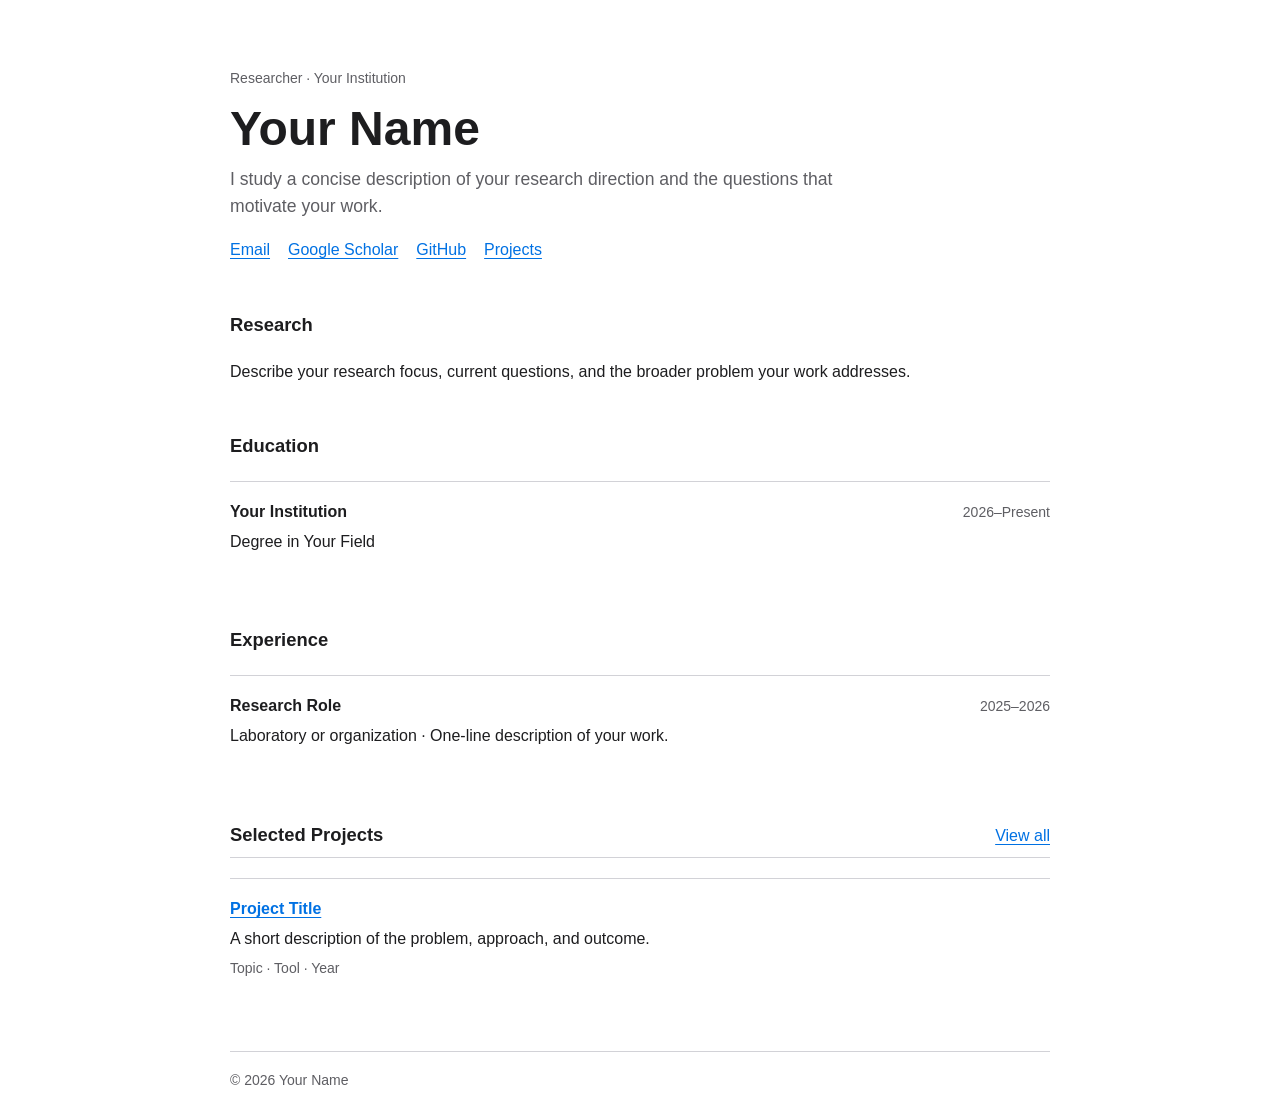
==== index.html @ 330af872 "Initial Astra template" ====
<!doctype html>
<html lang="en">
<head>
  <meta charset="utf-8">
  <meta name="viewport" content="width=device-width, initial-scale=1">
  <meta name="description" content="Academic homepage of Your Name.">
  <link rel="icon" href="data:,">
  <title>Your Name | Academic Homepage</title>
  <link rel="stylesheet" href="/assets/style.css">
</head>
<body>
  <main>
    <header class="profile">
      <p class="eyebrow">Researcher · Your Institution</p>
      <h1>Your Name</h1>
      <p class="lead">I study a concise description of your research direction and the questions that motivate your work.</p>
      <div class="links" aria-label="Profiles">
        <a href="mailto:you@example.com">Email</a>
        <a href="https://scholar.google.com/">Google Scholar</a>
        <a href="https://github.com/">GitHub</a>
        <a href="/projects/">Projects</a>
      </div>
    </header>

    <section aria-labelledby="research">
      <h2 id="research">Research</h2>
      <p>Describe your research focus, current questions, and the broader problem your work addresses.</p>
    </section>

    <section aria-labelledby="education">
      <h2 id="education">Education</h2>
      <div class="entry">
        <div>
          <h3>Your Institution</h3>
          <p>Degree in Your Field</p>
        </div>
        <time datetime="2026">2026–Present</time>
      </div>
    </section>

    <section aria-labelledby="experience">
      <h2 id="experience">Experience</h2>
      <div class="entry">
        <div>
          <h3>Research Role</h3>
          <p>Laboratory or organization · One-line description of your work.</p>
        </div>
        <time datetime="2025">2025–2026</time>
      </div>
    </section>

    <section aria-labelledby="selected-projects">
      <div class="section-heading">
        <h2 id="selected-projects">Selected Projects</h2>
        <a href="/projects/">View all</a>
      </div>
      <article class="project">
        <h3><a href="#">Project Title</a></h3>
        <p>A short description of the problem, approach, and outcome.</p>
        <p class="meta">Topic · Tool · Year</p>
      </article>
    </section>

    <footer>© 2026 Your Name</footer>
  </main>
</body>
</html>
---- assets/style.css ----
:root {
  color-scheme: light dark;
  --background: #ffffff;
  --surface: #f5f5f7;
  --text: #1d1d1f;
  --muted: #5e5e63;
  --link: #0071e3;
  --border: #d2d2d7;
}

@media (prefers-color-scheme: dark) {
  :root {
    --background: #1c1c1e;
    --surface: #2c2c2e;
    --text: #f5f5f7;
    --muted: #aeaeb2;
    --link: #0a84ff;
    --border: #48484a;
  }
}

* {
  box-sizing: border-box;
}

html {
  background: var(--background);
  color: var(--text);
  font: 16px/1.55 -apple-system, BlinkMacSystemFont, "Segoe UI", sans-serif;
}

body {
  margin: 0;
}

main {
  width: min(100% - 40px, 820px);
  margin: 0 auto;
  padding: 68px 0 28px;
}

header,
section {
  margin-bottom: 48px;
}

h1,
h2,
h3,
p {
  margin-top: 0;
}

h1 {
  margin-bottom: 12px;
  font-size: clamp(2.1rem, 7vw, 3rem);
  line-height: 1.05;
}

h2 {
  margin-bottom: 20px;
  font-size: 1.15rem;
}

h3 {
  margin-bottom: 5px;
  font-size: 1rem;
}

.eyebrow,
.lead,
.meta,
time,
footer {
  color: var(--muted);
}

.eyebrow,
.meta,
time,
footer {
  font-size: 0.875rem;
}

.lead {
  max-width: 650px;
  font-size: 1.1rem;
}

.links {
  display: flex;
  flex-wrap: wrap;
  gap: 8px 18px;
}

.section-heading,
.entry,
.project-heading {
  display: flex;
  align-items: baseline;
  justify-content: space-between;
  gap: 20px;
}

.section-heading {
  border-bottom: 1px solid var(--border);
  margin-bottom: 20px;
}

.section-heading h2 {
  margin-bottom: 8px;
}

.entry,
.project {
  padding: 18px 0;
  border-top: 1px solid var(--border);
}

.entry p,
.project p {
  margin-bottom: 6px;
}

.project-list .project:first-child {
  border-top: 0;
  padding-top: 0;
}

a {
  color: var(--link);
  text-underline-offset: 3px;
}

a:hover {
  text-decoration-thickness: 2px;
}

a:focus-visible {
  outline: 2px solid var(--link);
  outline-offset: 3px;
}

footer {
  padding-top: 18px;
  border-top: 1px solid var(--border);
}

@media (max-width: 560px) {
  main {
    width: min(100% - 28px, 820px);
    padding-top: 42px;
  }

  .entry,
  .project-heading {
    display: block;
  }
}
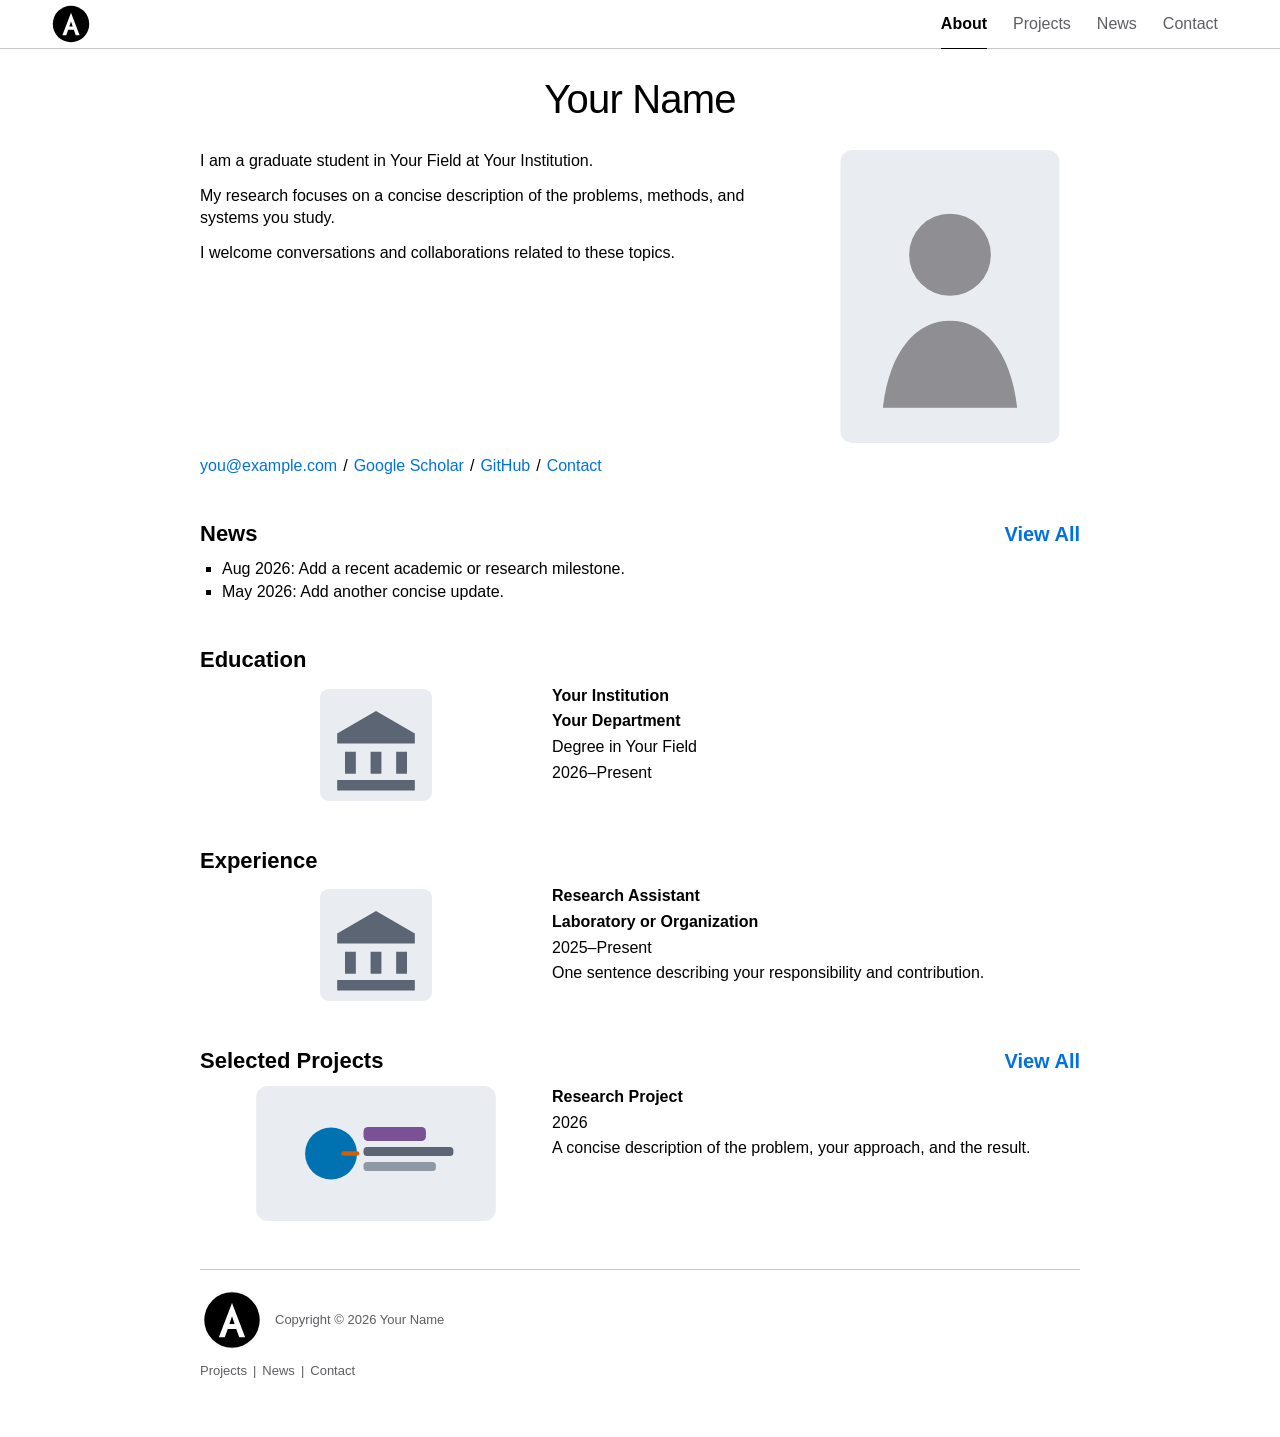
==== commit 1c9cb69d: "fix: align template with source site" ====
--- a/index.html
+++ b/index.html
@@ -1,67 +1,92 @@
-<!doctype html>
+<!DOCTYPE html>
 <html lang="en">
+
 <head>
-  <meta charset="utf-8">
-  <meta name="viewport" content="width=device-width, initial-scale=1">
-  <meta name="description" content="Academic homepage of Your Name.">
-  <link rel="icon" href="data:,">
-  <title>Your Name | Academic Homepage</title>
-  <link rel="stylesheet" href="/assets/style.css">
+	<meta charset="UTF-8">
+	<meta name="viewport" content="width=device-width, initial-scale=1, viewport-fit=cover">
+	<title>Your Name | Academic Homepage</title>
+	<meta name="description" content="Academic homepage of Your Name, including research interests, education, experience, news, and projects.">
+	<link rel="icon" href="data:,">
+	<script src="/assets/js/theme.js"></script>
+	<link rel="stylesheet" href="/assets/css/style.css">
+	<link rel="stylesheet" href="/assets/css/responsive.css">
 </head>
-<body>
-  <main>
-    <header class="profile">
-      <p class="eyebrow">Researcher · Your Institution</p>
-      <h1>Your Name</h1>
-      <p class="lead">I study a concise description of your research direction and the questions that motivate your work.</p>
-      <div class="links" aria-label="Profiles">
-        <a href="mailto:you@example.com">Email</a>
-        <a href="https://scholar.google.com/">Google Scholar</a>
-        <a href="https://github.com/">GitHub</a>
-        <a href="/projects/">Projects</a>
-      </div>
-    </header>
 
-    <section aria-labelledby="research">
-      <h2 id="research">Research</h2>
-      <p>Describe your research focus, current questions, and the broader problem your work addresses.</p>
-    </section>
+<body class="home-page">
+	<main class="page-content">
+		<section id="bio" class="bio">
+			<div class="bio-header"><h1 class="bio-name">Your Name</h1></div>
+			<div class="bio-content">
+				<div class="bio-text">
+					<p>I am a graduate student in Your Field at Your Institution.</p>
+					<p>My research focuses on a concise description of the problems, methods, and systems you study.</p>
+					<p>I welcome conversations and collaborations related to these topics.</p>
+				</div>
+				<div class="bio-photo"><img src="/assets/images/portrait.svg" alt="Portrait of Your Name" width="600" height="800"></div>
+			</div>
+			<div class="bio-links slash-separated">
+				<a href="mailto:you@example.com">you@example.com</a><span class="separator separator--slash" aria-hidden="true">/</span>
+				<a href="https://scholar.google.com/" target="_blank" rel="me noopener noreferrer">Google Scholar</a><span class="separator separator--slash" aria-hidden="true">/</span>
+				<a href="https://github.com/" target="_blank" rel="me noopener noreferrer">GitHub</a><span class="separator separator--slash" aria-hidden="true">/</span>
+				<a href="/contact/">Contact</a>
+			</div>
+		</section>
 
-    <section aria-labelledby="education">
-      <h2 id="education">Education</h2>
-      <div class="entry">
-        <div>
-          <h3>Your Institution</h3>
-          <p>Degree in Your Field</p>
-        </div>
-        <time datetime="2026">2026–Present</time>
-      </div>
-    </section>
+		<section class="news" aria-labelledby="news">
+			<h2 id="news" class="subtitle-with-link"><span>News</span><a href="/news/" class="subtitle-link">View All</a></h2>
+			<ul class="record-list" aria-label="News updates">
+				<li class="record-item"><span class="record-marker"><time datetime="2026-08">Aug 2026</time>:</span> Add a recent academic or research milestone.</li>
+				<li class="record-item"><span class="record-marker"><time datetime="2026-05">May 2026</time>:</span> Add another concise update.</li>
+			</ul>
+		</section>
 
-    <section aria-labelledby="experience">
-      <h2 id="experience">Experience</h2>
-      <div class="entry">
-        <div>
-          <h3>Research Role</h3>
-          <p>Laboratory or organization · One-line description of your work.</p>
-        </div>
-        <time datetime="2025">2025–2026</time>
-      </div>
-    </section>
+		<section class="education" aria-labelledby="education">
+			<h2 id="education" class="subtitle">Education</h2>
+			<div class="entry-list entry-list--section">
+				<div class="entry-item">
+					<div class="entry-media entry-media--logo"><img class="institution-logo institution-logo--square" src="/assets/images/institution.svg" alt="Your Institution logo" width="600" height="600"></div>
+					<div class="entry-content">
+						<p class="entry-title">Your Institution</p>
+						<p class="entry-subtitle">Your Department</p>
+						<p class="entry-meta">Degree in Your Field</p>
+						<p class="entry-time"><time datetime="2026">2026</time>–Present</p>
+					</div>
+				</div>
+			</div>
+		</section>
 
-    <section aria-labelledby="selected-projects">
-      <div class="section-heading">
-        <h2 id="selected-projects">Selected Projects</h2>
-        <a href="/projects/">View all</a>
-      </div>
-      <article class="project">
-        <h3><a href="#">Project Title</a></h3>
-        <p>A short description of the problem, approach, and outcome.</p>
-        <p class="meta">Topic · Tool · Year</p>
-      </article>
-    </section>
+		<section class="experience" aria-labelledby="experience">
+			<h2 id="experience" class="subtitle">Experience</h2>
+			<div class="entry-list entry-list--section">
+				<div class="entry-item">
+					<div class="entry-media entry-media--logo"><img class="institution-logo institution-logo--square" src="/assets/images/institution.svg" alt="Research organization logo" width="600" height="600"></div>
+					<div class="entry-content">
+						<p class="entry-title">Research Assistant</p>
+						<p class="entry-subtitle">Laboratory or Organization</p>
+						<p class="entry-time"><time datetime="2025">2025</time>–Present</p>
+						<p class="entry-meta">One sentence describing your responsibility and contribution.</p>
+					</div>
+				</div>
+			</div>
+		</section>
 
-    <footer>© 2026 Your Name</footer>
-  </main>
+		<section class="projects" aria-labelledby="projects">
+			<h2 id="projects" class="subtitle-with-link"><span>Selected Projects</span><a href="/projects/" class="subtitle-link">View All</a></h2>
+			<div class="entry-list entry-list--section">
+				<article class="entry-item">
+					<div class="entry-media entry-media--image"><img class="entry-image" src="/assets/images/project.svg" alt="Project preview" width="960" height="540"></div>
+					<div class="entry-content">
+						<p class="entry-title">Research Project</p>
+						<p class="entry-time"><time datetime="2026">2026</time></p>
+						<p class="entry-desc">A concise description of the problem, your approach, and the result.</p>
+					</div>
+				</article>
+			</div>
+		</section>
+
+		<footer id="footer" class="site-footer" data-show-updated="true"><div id="footer-content"></div></footer>
+	</main>
+	<script defer src="/assets/js/site.js"></script>
 </body>
+
 </html>
--- a/assets/css/style.css
+++ b/assets/css/style.css
@@ -0,0 +1,1988 @@
+/* Global Layout & Design Tokens */
+
+:root {
+  color-scheme: light;
+
+  /* Content width and page rhythm */
+  --reading-max-width: 880px;
+  --docs-layout-max-width: 1320px;
+  --docs-article-max-width: 880px;
+  --body-inline-padding: 50px;
+  --body-bottom-space: 28px;
+  --safe-area-top: env(safe-area-inset-top, 0px);
+  --safe-area-right: env(safe-area-inset-right, 0px);
+  --safe-area-bottom: env(safe-area-inset-bottom, 0px);
+  --safe-area-left: env(safe-area-inset-left, 0px);
+
+  /* Fallback top spacing before the global navigation is initialized. */
+  --page-top-space: 56px;
+
+  /* Space between the global navigation and the main page content. */
+  --nav-content-gap: 28px;
+
+  /* Space preserved when jumping to in-page anchors. */
+  --anchor-scroll-margin: 24px;
+
+  /* Typography */
+  --font-size-base: 16px;
+  --font-size-h1: 32px;
+  --font-size-h2: 22px;
+  --font-size-h3: 18px;
+  --font-size-name: 40px;
+  --font-size-subtitle: 17px;
+  --font-size-meta: 14px;
+  --font-size-small: 13px;
+  --line-height-body: 1.42;
+  --line-height-heading: 1.12;
+
+  /* Component rhythm */
+  --section-gap: 22px;
+  --entry-gap: 20px;
+  --footer-top-space: 48px;
+
+  /* Colors */
+  --color-bg: #ffffff;
+  --color-text: #000000;
+  --color-text-muted: #454549;
+  --color-text-soft: #5e5e63;
+
+  --color-link: #0071e3;
+  --color-link-hover: #7a2bd0;
+  --color-link-hover-nav: #7a2bd0;
+
+  --color-border: #8e8e93;
+  --color-border-soft: #c7c7cc;
+
+  --color-surface: #f5f5f7;
+  --color-surface-subtle: rgba(29, 29, 31, 0.025);
+  --color-surface-muted: rgba(29, 29, 31, 0.11);
+
+  --color-card-border: rgba(29, 29, 31, 0.1);
+  --color-card-hover-border: rgba(0, 113, 227, 0.36);
+  --color-card-hover-bg: rgba(0, 113, 227, 0.055);
+
+  --color-highlight-text: #d70000;
+  --color-highlight-bg: rgba(215, 0, 0, 0.06);
+  --color-highlight-border: rgba(215, 0, 0, 0.3);
+
+  --color-definition-text: #2f2f33;
+  --color-block-title: #8a3f22;
+  --color-info-bg: #fff8dc;
+  --color-code-bg: #efefed;
+  --color-code-command: #000070;
+  --color-code-statement: #007a35;
+  --color-code-builtin: #000088;
+  --color-code-special: #8f1d1d;
+  --color-code-operator: #7a2a00;
+  --color-code-error: #a30000;
+  --color-code-comment: #5b5b60;
+  --color-tag-bg: rgba(29, 29, 31, 0.07);
+  --color-tag-text: #454549;
+  --color-control-active-bg: #ffffff;
+
+  --color-focus: #0071e3;
+
+  /* Shadows */
+  --shadow-card-hover: 0 4px 12px rgba(29, 29, 31, 0.07);
+  --shadow-control-active: 0 1px 4px rgba(29, 29, 31, 0.16);
+
+  /* Spacing scale */
+  --space-xxs: 3px;
+  --space-xs: 6px;
+  --space-sm: 8px;
+  --space-md: 12px;
+  --space-lg: 18px;
+  --space-xl: 24px;
+  --space-xxl: 36px;
+
+  /* Radius */
+  --radius-sm: 4px;
+  --radius-md: 10px;
+  --radius-lg: 12px;
+  --radius-xl: 14px;
+  --radius-pill: 999px;
+
+  /* Media */
+  --entry-media-ratio: 40%;
+  --entry-content-ratio: 60%;
+  --entry-image-max-width: 240px;
+  --portrait-max-width: 220px;
+}
+
+:root[data-theme="dark"] {
+  color-scheme: dark;
+
+  --color-bg: #1c1c1e;
+  --color-text: #ffffff;
+  --color-text-muted: #dedee3;
+  --color-text-soft: #c5c5ca;
+
+  --color-link: #0a84ff;
+  --color-link-hover: #ffcb05;
+  --color-link-hover-nav: #ffcb05;
+
+  --color-border: #6c6c70;
+  --color-border-soft: #48484a;
+
+  --color-surface: #2c2c2e;
+  --color-surface-subtle: rgba(255, 255, 255, 0.045);
+  --color-surface-muted: rgba(255, 255, 255, 0.14);
+
+  --color-card-border: rgba(255, 255, 255, 0.12);
+  --color-card-hover-border: rgba(10, 132, 255, 0.52);
+  --color-card-hover-bg: rgba(10, 132, 255, 0.1);
+
+  --color-highlight-text: #ff3b30;
+  --color-highlight-bg: rgba(255, 59, 48, 0.12);
+  --color-highlight-border: rgba(255, 59, 48, 0.42);
+
+  --color-definition-text: #dedee3;
+  --color-block-title: #ffb29d;
+  --color-info-bg: #2a2a20;
+  --color-code-bg: #2a2a2c;
+  --color-code-command: #9bbcff;
+  --color-code-statement: #72d672;
+  --color-code-builtin: #9bbcff;
+  --color-code-special: #ff9b9b;
+  --color-code-operator: #ffb0b0;
+  --color-code-error: #ff8a8a;
+  --color-code-comment: #c5c5ca;
+  --color-tag-bg: rgba(255, 255, 255, 0.12);
+  --color-tag-text: #f2f2f7;
+  --color-control-active-bg: #3a3a3c;
+
+  --color-focus: #64d2ff;
+
+  --shadow-card-hover: 0 4px 14px rgba(0, 0, 0, 0.28);
+  --shadow-control-active: 0 1px 5px rgba(0, 0, 0, 0.38);
+}
+
+:root[data-theme="michigan"] {
+  color-scheme: dark;
+
+  --color-bg: #00274c;
+  --color-text: #f4f7fa;
+  --color-text-muted: #d6e2ee;
+  --color-text-soft: #b9c9d8;
+
+  --color-link: #ffcb05;
+  --color-link-hover: #e01f7c;
+  --color-link-hover-nav: #e01f7c;
+
+  --color-border: #6e879e;
+  --color-border-soft: #345674;
+
+  --color-surface: #0b355c;
+  --color-surface-subtle: rgba(255, 255, 255, 0.05);
+  --color-surface-muted: rgba(255, 255, 255, 0.15);
+
+  --color-card-border: rgba(255, 255, 255, 0.14);
+  --color-card-hover-border: rgba(255, 203, 5, 0.55);
+  --color-card-hover-bg: rgba(255, 203, 5, 0.08);
+
+  --color-highlight-text: #ff4d42;
+  --color-highlight-bg: rgba(255, 77, 66, 0.12);
+  --color-highlight-border: rgba(255, 77, 66, 0.44);
+
+  --color-definition-text: #d6e2ee;
+  --color-block-title: #ffcb05;
+  --color-info-bg: #0d3a64;
+  --color-code-bg: #082f55;
+  --color-code-command: #9fc5ff;
+  --color-code-statement: #9fe1ae;
+  --color-code-builtin: #9fc5ff;
+  --color-code-special: #ffb3b3;
+  --color-code-operator: #ffd27a;
+  --color-code-error: #ff9b9b;
+  --color-code-comment: #c0d0de;
+  --color-tag-bg: rgba(255, 255, 255, 0.13);
+  --color-tag-text: #f4f7fa;
+  --color-control-active-bg: #16456f;
+
+  --color-focus: #ffcb05;
+
+  --shadow-card-hover: 0 4px 14px rgba(0, 15, 30, 0.3);
+  --shadow-control-active: 0 1px 5px rgba(0, 15, 30, 0.42);
+}
+
+/* Base */
+
+html {
+  background-color: var(--color-bg);
+  -webkit-text-size-adjust: 100%;
+  text-size-adjust: 100%;
+  scroll-behavior: smooth;
+  scroll-padding-top: var(--anchor-scroll-margin);
+}
+
+*,
+*::before,
+*::after {
+  box-sizing: border-box;
+}
+
+body {
+  font-family:
+    -apple-system, "SF Pro Text", "SF Pro Display", "SF Pro Icons",
+    "Helvetica Neue", Helvetica, Arial, sans-serif;
+  color: var(--color-text);
+  background-color: var(--color-bg);
+  text-align: left;
+  font-size: var(--font-size-base);
+  line-height: var(--line-height-body);
+  margin: 0 auto var(--body-bottom-space);
+  padding:
+    0 max(var(--body-inline-padding), var(--safe-area-right))
+    max(var(--body-bottom-space), var(--safe-area-bottom))
+    max(var(--body-inline-padding), var(--safe-area-left));
+  max-width: none;
+  -webkit-font-smoothing: antialiased;
+  text-rendering: optimizeLegibility;
+}
+
+/* Typography */
+
+a {
+  color: var(--color-link);
+  text-decoration: none;
+  transition: color 0.18s ease;
+}
+
+img {
+  border: 0;
+}
+
+a:focus-visible {
+  outline: 2px solid var(--color-focus);
+  outline-offset: 3px;
+  border-radius: var(--radius-sm);
+}
+
+a:hover,
+a:focus-visible {
+  color: var(--color-link-hover);
+  text-decoration: none;
+  border-bottom: none;
+}
+
+strong {
+  font-weight: 600;
+}
+
+h1,
+h2,
+h3 {
+  color: var(--color-text);
+  margin-top: 11px;
+  margin-bottom: var(--space-sm);
+  padding-top: var(--space-sm);
+  padding-bottom: var(--space-xxs);
+  line-height: var(--line-height-heading);
+  border-bottom: 1px solid var(--color-border);
+}
+
+h1 {
+  font-size: var(--font-size-h1);
+}
+
+h2 {
+  font-size: var(--font-size-h2);
+  border-bottom: none;
+}
+
+h2 + h3 {
+  padding-top: var(--space-xxs);
+}
+
+h3 {
+  font-size: var(--font-size-h3);
+  border-bottom: none;
+}
+
+p {
+  margin-top: 0;
+  margin-bottom: var(--space-md);
+  padding: 0;
+}
+
+/* List System */
+
+ul,
+ol,
+dl {
+  margin-top: var(--space-xxs);
+  margin-bottom: 13px;
+  padding-top: 0;
+  padding-left: 22px;
+}
+
+ul {
+  list-style-position: outside;
+  list-style-type: square;
+}
+
+ol {
+  list-style-position: outside;
+  list-style-type: decimal;
+}
+
+ol ol {
+  list-style-type: lower-alpha;
+}
+
+ol ol ol {
+  list-style-type: lower-roman;
+}
+
+dl {
+  margin-left: 20px;
+}
+
+dt {
+  margin-top: var(--space-sm);
+  margin-bottom: 0;
+}
+
+dd {
+  color: var(--color-definition-text);
+}
+
+dd > *:first-child {
+  margin-top: 0;
+}
+
+p + ul,
+p + ol {
+  margin-top: -8px;
+}
+
+li p,
+dd p {
+  margin-bottom: 5px;
+}
+
+/* Code & Info Blocks */
+
+p + div.codeblock {
+  margin-top: -10px;
+}
+
+div.codeblock,
+div.infoblock {
+  margin-top: 19px;
+  margin-bottom: 21px;
+  margin-right: 0;
+}
+
+div.blocktitle {
+  font-weight: 600;
+  color: var(--color-block-title);
+  margin-top: 19px;
+  margin-bottom: 2px;
+}
+
+div.blockcontent {
+  border: 1px solid var(--color-border);
+  padding: 5px 8px;
+}
+
+div.blockcontent p + ul,
+div.blockcontent p + ol {
+  margin-top: var(--space-xs);
+}
+
+div.infoblock > div.blockcontent {
+  background: var(--color-info-bg);
+}
+
+div.codeblock > div.blockcontent {
+  background: var(--color-code-bg);
+}
+
+div.infoblock p {
+  margin-bottom: 0;
+}
+
+div.infoblock p + p {
+  margin-top: 13px;
+}
+
+div.infoblock li p,
+div.infoblock dd p {
+  margin-bottom: var(--space-sm);
+}
+
+/* Code Highlight */
+
+span.pycommand {
+  color: var(--color-code-command);
+}
+
+span.statement {
+  color: var(--color-code-statement);
+}
+
+span.builtin {
+  color: var(--color-code-builtin);
+}
+
+span.special {
+  color: var(--color-code-special);
+}
+
+span.operator {
+  color: var(--color-code-operator);
+}
+
+span.error {
+  color: var(--color-code-error);
+}
+
+span.comment,
+span.comment > *,
+span.string,
+span.string > * {
+  color: var(--color-code-comment);
+}
+
+/* Global Navigation */
+
+.site-header {
+  position: relative;
+  z-index: 100;
+  margin-right: calc(-1 * max(var(--body-inline-padding), var(--safe-area-right)));
+  margin-left: calc(-1 * max(var(--body-inline-padding), var(--safe-area-left)));
+  padding:
+    max(var(--safe-area-top), 0px)
+    max(var(--body-inline-padding), var(--safe-area-right))
+    0
+    max(var(--body-inline-padding), var(--safe-area-left));
+  border-bottom: 1px solid var(--color-border-soft);
+  background: var(--color-bg);
+}
+
+.site-navigation {
+  display: flex;
+  align-items: stretch;
+  width: 100%;
+  max-width: var(--docs-layout-max-width);
+  min-height: 48px;
+  margin: 0 auto;
+}
+
+.site-logo {
+  display: inline-flex;
+  align-items: center;
+  align-self: center;
+  flex: 0 0 auto;
+  width: 42px;
+  height: 42px;
+  color: var(--color-text);
+}
+
+.site-logo:hover,
+.site-logo:focus-visible {
+  color: var(--color-text);
+}
+
+.site-logo-art {
+  display: block;
+  width: 42px;
+  height: 42px;
+}
+
+.site-logo-art--dark {
+  display: none;
+}
+
+:root[data-theme="dark"] .site-logo-art--light,
+:root[data-theme="michigan"] .site-logo-art--light {
+  display: none;
+}
+
+:root[data-theme="dark"] .site-logo-art--dark,
+:root[data-theme="michigan"] .site-logo-art--dark {
+  display: block;
+}
+
+.site-menu-toggle {
+  display: none;
+}
+
+.site-nav-menu {
+  display: flex;
+  align-items: stretch;
+  gap: 2px;
+  margin-left: auto;
+}
+
+.site-nav-item {
+  display: flex;
+  align-items: stretch;
+}
+
+.site-nav-trigger {
+  position: relative;
+  display: inline-flex;
+  align-items: center;
+  padding: 0 12px;
+  color: var(--color-text-soft);
+  font-size: var(--font-size-base);
+  font-weight: 500;
+  line-height: 1;
+  text-decoration: none;
+  transform-origin: center;
+  transition:
+    color 160ms ease,
+    transform 160ms ease;
+}
+
+.site-nav-trigger::before {
+  content: "";
+  position: absolute;
+  right: 12px;
+  bottom: -1px;
+  left: 12px;
+  height: 1px;
+  background: currentColor;
+  opacity: 0;
+  transform: scaleX(0.55);
+  transition:
+    opacity 160ms ease,
+    transform 160ms ease;
+}
+
+.site-nav-trigger:hover,
+.site-nav-trigger:focus-visible,
+.site-nav-trigger[aria-current="page"],
+.site-nav-item.is-open .site-nav-trigger {
+  color: var(--color-text);
+}
+
+.site-nav-trigger[aria-current="page"] {
+  font-weight: 600;
+}
+
+.site-nav-trigger:hover,
+.site-nav-trigger:focus-visible,
+.site-nav-item.is-open .site-nav-trigger {
+  transform: scale(1.055);
+}
+
+.site-nav-trigger[aria-current="page"]::before {
+  opacity: 1;
+  transform: scaleX(1);
+}
+
+.site-header.has-open-panel .site-nav-trigger {
+  color: var(--color-text-soft);
+  font-weight: 500;
+  transform: none;
+}
+
+.site-header.has-open-panel .site-nav-item.is-open .site-nav-trigger {
+  color: var(--color-text);
+  transform: scale(1.055);
+}
+
+.site-header.has-open-panel .site-nav-trigger[aria-current="page"]::before {
+  opacity: 0;
+  transform: scaleX(0.55);
+}
+
+.site-nav-panel {
+  position: absolute;
+  top: 100%;
+  right: 0;
+  left: 0;
+  visibility: hidden;
+  overflow: hidden;
+  border-bottom: 1px solid var(--color-border-soft);
+  background: var(--color-bg);
+  opacity: 0;
+  pointer-events: none;
+  transform: translateY(-6px);
+  transition:
+    opacity 170ms ease,
+    transform 170ms ease,
+    visibility 0s linear 170ms;
+}
+
+.site-nav-item.is-open .site-nav-panel {
+  visibility: visible;
+  opacity: 1;
+  pointer-events: auto;
+  transform: translateY(0);
+  transition-delay: 0s;
+}
+
+.site-nav-panel-inner {
+  width: calc(
+    100% - max(var(--body-inline-padding), var(--safe-area-left)) -
+      max(var(--body-inline-padding), var(--safe-area-right))
+  );
+  max-width: var(--docs-layout-max-width);
+  margin: 0 auto;
+  padding: 27px 0 34px;
+}
+
+.site-nav-group p {
+  margin: 0;
+  color: var(--color-text-soft);
+  font-size: var(--font-size-small);
+  font-weight: 500;
+}
+
+.site-nav-groups {
+  display: grid;
+  grid-template-columns: repeat(2, minmax(240px, 1fr));
+  gap: 48px;
+  max-width: 720px;
+}
+
+.site-nav-group {
+  display: flex;
+  flex-direction: column;
+  align-items: flex-start;
+  gap: 8px;
+}
+
+.site-nav-group p {
+  margin-bottom: 3px;
+}
+
+.site-nav-group a {
+  color: var(--color-text);
+  font-size: var(--font-size-base);
+  font-weight: 500;
+  line-height: 1.35;
+}
+
+.site-nav-group--primary {
+  gap: 8px;
+}
+
+.site-nav-group--primary a {
+  font-size: 18px;
+  font-weight: 600;
+  letter-spacing: -0.012em;
+}
+
+.site-nav-group a:hover,
+.site-nav-group a:focus-visible {
+  color: var(--color-link-hover-nav);
+}
+
+.site-header + .page-content {
+  padding-top: var(--nav-content-gap);
+}
+
+/* Shared Page Layout */
+
+.page,
+.page-content,
+.contacts,
+.text,
+.bio,
+.news,
+.updates,
+.education,
+.honors,
+.experience,
+.writing,
+.projects,
+.service,
+.beyond,
+.ba-section {
+  width: 100%;
+}
+
+.page-content {
+  max-width: var(--reading-max-width);
+  margin-right: auto;
+  margin-left: auto;
+  padding-top: max(var(--page-top-space), var(--safe-area-top));
+}
+
+.bio,
+.news,
+.updates,
+.education,
+.honors,
+.experience,
+.writing,
+.projects,
+.service,
+.beyond {
+  margin-bottom: var(--section-gap);
+}
+
+.home-page .bio,
+.home-page .news,
+.home-page .education,
+.home-page .experience,
+.home-page .writing,
+.home-page .projects,
+.home-page .honors,
+.home-page .beyond {
+  margin-bottom: var(--space-xxl);
+}
+
+.title {
+  font-weight: 700;
+  letter-spacing: -0.015em;
+}
+
+.subtitle,
+.subtitle-with-link {
+  margin-top: 0;
+  margin-bottom: var(--space-sm);
+  font-weight: 700;
+}
+
+.subtitle-with-link {
+  display: flex;
+  justify-content: space-between;
+  align-items: center;
+  gap: var(--space-md);
+}
+
+.subtitle-with-link span {
+  min-width: 0;
+}
+
+.subtitle-link {
+  flex-shrink: 0;
+  white-space: nowrap;
+  font-size: 20px;
+  font-weight: 600;
+}
+
+.home-page .subtitle,
+.home-page .subtitle-with-link {
+  margin-bottom: var(--space-md);
+  padding-bottom: 0;
+  border-bottom: none;
+}
+
+.section-note {
+  margin: 0 0 var(--space-sm);
+  color: var(--color-text-muted);
+  line-height: 1.4;
+}
+
+.project-groups {
+  margin-top: var(--space-lg);
+}
+
+.project-group + .project-group {
+  margin-top: var(--space-xl);
+}
+
+.project-group > h2 {
+  margin-top: 0;
+  margin-bottom: var(--space-md);
+  padding-top: 0;
+}
+
+/* Shared Components: Entry System */
+
+.entry-list {
+  display: flex;
+  flex-direction: column;
+  gap: var(--entry-gap);
+}
+
+.entry-item {
+  display: flex;
+  flex-direction: row;
+  align-items: flex-start;
+}
+
+.entry-item--highlight {
+  padding: var(--space-md);
+  border: 1px solid var(--color-highlight-border);
+  border-radius: var(--radius-lg);
+  background: var(--color-highlight-bg);
+}
+
+.entry-media {
+  flex: 0 0 var(--entry-media-ratio);
+  display: flex;
+  justify-content: center;
+}
+
+.entry-media--logo {
+  align-items: center;
+  min-height: 104px;
+  padding: 4px 16px;
+}
+
+.entry-media--image {
+  align-items: flex-start;
+}
+
+.entry-content {
+  flex: 0 0 var(--entry-content-ratio);
+}
+
+.entry-content > * {
+  margin: 0;
+}
+
+.entry-content > * + * {
+  margin-top: var(--space-xxs);
+}
+
+.entry-content > .entry-desc {
+  margin-top: 3px;
+}
+
+.entry-content > .entry-links {
+  margin-top: var(--space-xs);
+}
+
+.entry-title {
+  font-weight: 600;
+}
+
+.entry-subtitle {
+  font-weight: 600;
+}
+
+.entry-time {
+  font-style: normal;
+}
+
+.entry-desc {
+  text-align: left;
+}
+
+.entry-highlight,
+.text-highlight {
+  color: var(--color-highlight-text);
+  font-weight: 600;
+  font-style: italic;
+}
+
+.entry-links {
+  display: flex;
+  flex-wrap: wrap;
+  gap: 2px;
+}
+
+.entry-link-wrap {
+  white-space: nowrap;
+}
+
+.entry-link {
+  display: inline;
+}
+
+/* Shared Components: Record List System */
+
+.record-list {
+  margin: 0;
+  padding-left: 22px;
+}
+
+.record-item {
+  margin: 0;
+}
+
+/* Sitemap */
+
+.sitemap-tree,
+.sitemap-tree ul {
+  margin-top: 0;
+  margin-bottom: 0;
+}
+
+.record-marker {
+  white-space: nowrap;
+}
+
+/* Shared Components: Institution Logos */
+
+.institution-logo {
+  display: block;
+  height: auto;
+  object-fit: contain;
+}
+
+.institution-logo--square {
+  width: 112px;
+  max-width: 100%;
+  max-height: 112px;
+}
+
+.institution-logo--wide {
+  width: 220px;
+  max-width: 100%;
+  max-height: 76px;
+}
+
+.institution-logo--tall {
+  width: auto;
+  height: 112px;
+  max-width: 100%;
+  max-height: 112px;
+}
+
+/* Shared Components: Entry Images */
+
+.entry-image {
+  width: 100%;
+  height: auto;
+  max-width: var(--entry-image-max-width);
+  aspect-ratio: 16 / 9;
+  object-fit: cover;
+  display: block;
+  border-radius: var(--radius-lg);
+}
+
+/* Homepage: Bio */
+
+.bio-header {
+  text-align: center;
+  margin-top: 0;
+  margin-bottom: 28px;
+}
+
+.bio-content {
+  display: flex;
+  align-items: flex-start;
+  gap: var(--space-xxl);
+  margin-bottom: var(--space-md);
+}
+
+.bio-text {
+  flex: 7;
+}
+
+.bio-text p {
+  margin-bottom: var(--space-md);
+  text-align: left;
+}
+
+.bio-name {
+  margin: 0;
+  padding: 0;
+  border-bottom: none;
+  font-size: var(--font-size-name);
+  font-weight: 500;
+  letter-spacing: -0.02em;
+}
+
+.bio-photo {
+  flex: 3;
+  display: flex;
+  justify-content: flex-end;
+  align-items: flex-start;
+  padding-right: 20px;
+}
+
+.bio-photo[hidden] {
+  display: none;
+}
+
+.bio-photo img {
+  width: 100%;
+  max-width: var(--portrait-max-width);
+  height: auto;
+  object-fit: cover;
+  display: block;
+  border-radius: var(--radius-lg);
+}
+
+.portrait-toggle {
+  position: relative;
+  width: 100%;
+  max-width: var(--portrait-max-width);
+  aspect-ratio: 3 / 4;
+  margin: 0;
+  padding: 0;
+  border: 0;
+  border-radius: var(--radius-lg);
+  background: transparent;
+  perspective: 900px;
+  cursor: pointer;
+  -webkit-tap-highlight-color: transparent;
+}
+
+.portrait-toggle:focus-visible {
+  outline: 3px solid var(--color-focus);
+  outline-offset: 4px;
+}
+
+.portrait-card {
+  position: absolute;
+  inset: 0;
+  display: block;
+  transform-style: preserve-3d;
+  transition: transform 360ms cubic-bezier(0.2, 0.65, 0.3, 1);
+}
+
+.portrait-toggle.is-flipped .portrait-card {
+  transform: rotateY(180deg);
+}
+
+.bio-photo .portrait-face {
+  position: absolute;
+  inset: 0;
+  width: 100%;
+  max-width: none;
+  height: 100%;
+  border-radius: var(--radius-lg);
+  object-fit: cover;
+  backface-visibility: hidden;
+  -webkit-backface-visibility: hidden;
+}
+
+.bio-photo .portrait-face--back {
+  transform: rotateY(180deg);
+}
+
+.visually-hidden {
+  position: absolute;
+  width: 1px;
+  height: 1px;
+  padding: 0;
+  margin: -1px;
+  overflow: hidden;
+  clip: rect(0, 0, 0, 0);
+  white-space: nowrap;
+  border: 0;
+}
+
+/* Homepage: Education */
+
+.education .entry-list--section {
+  margin-top: var(--space-md);
+}
+
+/* Homepage: Experience */
+
+.experience .entry-list--section {
+  margin-top: var(--space-md);
+}
+
+/* Homepage: Projects */
+
+.projects .entry-list--section {
+  margin-top: var(--space-md);
+}
+
+/* Homepage: Honors */
+
+.honors .entry-list--selected {
+  margin: var(--space-md) 0 var(--space-md);
+}
+
+/* Homepage: Beyond Preview */
+
+.text-content {
+  margin-bottom: var(--space-sm);
+}
+
+.text-content p {
+  margin-bottom: var(--space-sm);
+  text-align: left;
+}
+
+.text-content .document-updated {
+  margin-bottom: var(--space-xl);
+}
+
+/* Contact Page */
+
+.contact-list {
+  margin-bottom: 20px;
+}
+
+.contact-item {
+  line-height: var(--line-height-body);
+  margin-bottom: 2px;
+}
+
+.slash-separated {
+  display: flex;
+  flex-wrap: wrap;
+  align-items: baseline;
+}
+
+.separator {
+  flex: 0 0 auto;
+  color: var(--color-text-soft);
+}
+
+.separator--slash {
+  margin: 0 var(--space-xs);
+  color: var(--color-text);
+}
+
+.separator--pipe {
+  margin: 0 var(--space-xs);
+}
+
+.contact-label {
+  font-weight: 500;
+}
+
+/* Text & Quote */
+
+.quote {
+  margin-top: var(--space-xl);
+  padding-left: var(--space-lg);
+  border-left: 3px solid var(--color-border);
+}
+
+.quote p:last-child {
+  margin-bottom: 0;
+}
+
+/* Beyond Academia Pages */
+
+.ba-hero {
+  margin-bottom: var(--section-gap);
+}
+
+.ba-section {
+  width: 100%;
+  margin-bottom: var(--section-gap);
+  scroll-margin-top: var(--anchor-scroll-margin);
+}
+
+.ba-section .subtitle {
+  margin-top: 0;
+}
+
+.log-category-grid {
+  display: grid;
+  grid-template-columns: repeat(2, minmax(0, 1fr));
+  gap: 14px;
+  margin-top: 14px;
+}
+
+.log-category-card {
+  display: block;
+  padding: 16px 18px;
+
+  color: inherit;
+  text-decoration: none;
+  border-bottom: none;
+
+  border: 1px solid var(--color-card-border);
+  border-radius: var(--radius-xl);
+  background: var(--color-surface-subtle);
+
+  cursor: pointer;
+
+  transition:
+    border-color 0.2s ease,
+    background-color 0.2s ease,
+    transform 0.2s ease,
+    box-shadow 0.2s ease;
+}
+
+.log-category-card:hover,
+.log-category-card:focus {
+  color: inherit;
+  text-decoration: none;
+  border-bottom: none;
+}
+
+.log-category-card:hover {
+  border-color: var(--color-card-hover-border);
+  background: var(--color-card-hover-bg);
+  transform: translateY(-1px);
+  box-shadow: var(--shadow-card-hover);
+}
+
+.log-category-card:focus-visible {
+  outline: 2px solid var(--color-focus);
+  outline-offset: 3px;
+}
+
+.log-category-card h3 {
+  margin-top: 0;
+  margin-bottom: var(--space-sm);
+  padding-top: 0;
+  padding-bottom: 0;
+  line-height: 1.25;
+
+  color: inherit;
+  transition: color 0.2s ease;
+}
+
+.log-category-card:hover h3,
+.log-category-card:focus-visible h3 {
+  color: var(--color-link);
+}
+
+.log-category-card p {
+  margin-bottom: 0;
+  color: inherit;
+  text-align: left;
+}
+
+/* Blog Index */
+
+.blog-index-header {
+  margin-bottom: var(--section-gap);
+}
+
+.blog-index-section {
+  margin-bottom: var(--section-gap);
+}
+
+.blog-list {
+  display: flex;
+  flex-direction: column;
+  gap: var(--space-md);
+  margin-top: 0;
+}
+
+.blog-entry {
+  padding-bottom: 0;
+}
+
+.blog-entry-title {
+  margin-top: 0;
+  margin-bottom: var(--space-xs);
+  padding-top: 0;
+  padding-bottom: 0;
+  border-bottom: none;
+}
+
+.blog-entry-meta {
+  display: flex;
+  flex-wrap: wrap;
+  gap: 0 14px;
+  margin-bottom: var(--space-xs);
+  color: var(--color-text-soft);
+  font-size: var(--font-size-meta);
+}
+
+.blog-entry-summary {
+  margin-bottom: var(--space-xs);
+  text-align: left;
+}
+
+.blog-entry-summary:last-child,
+.blog-entry .post-tags {
+  margin-bottom: 0;
+}
+
+.blog-archive {
+  margin-top: 14px;
+}
+
+.blog-archive-year h3 {
+  margin-top: 0;
+  margin-bottom: var(--space-sm);
+  padding-top: 0;
+  border-bottom: none;
+}
+
+.blog-archive-list {
+  margin: 0;
+  padding-left: 22px;
+}
+
+.blog-archive-list span {
+  margin: 0 var(--space-xs);
+}
+
+/* Posts */
+
+.post-header {
+  margin-bottom: var(--section-gap);
+}
+
+.post-breadcrumb {
+  margin-bottom: var(--space-md);
+  font-size: 16px;
+}
+
+.post-breadcrumb span {
+  margin: 0 var(--space-xs);
+}
+
+.post-title {
+  padding-top: 0;
+}
+
+.post-subtitle {
+  margin-bottom: var(--space-md);
+  color: inherit;
+  font-size: var(--font-size-base);
+  text-align: left;
+}
+
+.post-meta {
+  display: flex;
+  flex-wrap: wrap;
+  gap: 0 14px;
+  margin-bottom: 10px;
+  color: var(--color-text-soft);
+  font-size: var(--font-size-meta);
+}
+
+.post-meta span {
+  white-space: nowrap;
+}
+
+.post-tags {
+  display: flex;
+  flex-wrap: wrap;
+  gap: var(--space-sm);
+  margin-bottom: var(--space-xxs);
+}
+
+.post-tags span {
+  padding: 2px var(--space-sm);
+  border-radius: var(--radius-pill);
+  background: var(--color-tag-bg);
+  color: var(--color-tag-text);
+  font-size: var(--font-size-meta);
+}
+
+.post-content {
+  margin-bottom: 28px;
+}
+
+.post-content h2 {
+  margin-top: var(--space-xxl);
+  margin-bottom: var(--space-md);
+  padding-bottom: 0;
+  border-bottom: none;
+}
+
+.post-content h3 {
+  margin-top: var(--space-xl);
+  margin-bottom: var(--space-sm);
+}
+
+.blog-authorship-note,
+.authorship-note {
+  padding: var(--space-md) var(--space-lg);
+  border-left: 3px solid var(--color-border);
+  background: var(--color-surface-subtle);
+  color: var(--color-text-muted);
+  font-size: var(--font-size-meta);
+}
+
+.blog-authorship-note {
+  margin: 0 0 var(--space-xl);
+}
+
+.authorship-note {
+  margin-top: var(--space-xxl);
+}
+
+.post-content .authorship-note h2 {
+  margin: 0 0 var(--space-xs);
+  padding: 0;
+  font-size: var(--font-size-base);
+}
+
+.authorship-note p {
+  margin-bottom: 0;
+}
+
+.post-figure {
+  margin: var(--space-xl) 0;
+  border: 0;
+}
+
+.post-figure-link {
+  display: block;
+  width: fit-content;
+  max-width: 100%;
+  margin-right: auto;
+  margin-left: auto;
+  border: 0;
+}
+
+.post-figure img {
+  display: block;
+  width: auto;
+  max-width: 100%;
+  height: auto;
+  max-height: 440px;
+  margin-right: auto;
+  margin-left: auto;
+  border: 0;
+}
+
+.post-figure figcaption {
+  margin-top: var(--space-sm);
+  color: var(--color-text-soft);
+  font-size: var(--font-size-meta);
+  line-height: var(--line-height-body);
+}
+
+.figure-label {
+  color: var(--color-text-muted);
+  font-weight: 600;
+}
+
+.citation {
+  white-space: nowrap;
+  font-variant-numeric: tabular-nums;
+}
+
+.references {
+  margin-top: var(--space-xxl);
+}
+
+.reference-list {
+  margin: 0;
+  padding-left: 2.75rem;
+  font-size: var(--font-size-meta);
+  line-height: 1.5;
+}
+
+.reference-list li {
+  padding: var(--space-xxs) var(--space-xs);
+  border-radius: var(--radius-sm);
+  scroll-margin-top: var(--anchor-scroll-margin);
+}
+
+.reference-list li + li {
+  margin-top: var(--space-md);
+}
+
+.reference-list li::marker {
+  content: "[" counter(list-item) "]  ";
+  color: var(--color-text-soft);
+  font-variant-numeric: tabular-nums;
+}
+
+.reference-list li:target {
+  background: var(--color-card-hover-bg);
+  outline: 1px solid var(--color-card-hover-border);
+  outline-offset: 2px;
+}
+
+.reference-list li:target::marker {
+  color: var(--color-link);
+  font-weight: 600;
+}
+
+.reference-list a {
+  color: var(--color-text);
+  text-decoration-line: underline;
+  text-decoration-color: var(--color-border-soft);
+  text-underline-offset: 0.14em;
+}
+
+.reference-list a:hover,
+.reference-list a:focus-visible {
+  color: var(--color-link-hover);
+  text-decoration-color: currentColor;
+}
+
+/* Poem / Special Content */
+
+.poem-block {
+  display: flex;
+  flex-direction: column;
+  align-items: center;
+  margin-bottom: var(--space-md);
+}
+
+.poem-line {
+  display: flex;
+  gap: 32px;
+  width: fit-content;
+}
+
+.poem-line span {
+  text-align: left;
+}
+
+.poem-line span:first-child {
+  min-width: 140px;
+}
+
+.poem-line span:last-child {
+  min-width: 360px;
+  font-style: italic;
+}
+
+.reflection {
+  margin-top: 10px;
+  color: var(--color-text-soft);
+  font-style: italic;
+}
+
+/* Footer */
+
+.site-footer {
+  margin-top: var(--footer-top-space);
+}
+
+.footer-back {
+  display: none;
+}
+
+.footer-meta {
+  display: grid;
+  grid-template-columns: minmax(0, 1fr) auto;
+  align-items: center;
+  column-gap: var(--space-lg);
+  border-top: 1px solid var(--color-border-soft);
+  padding: 18px 0 0;
+  color: var(--color-text-soft);
+  font-size: var(--font-size-small);
+}
+
+.footer-primary,
+.footer-brand,
+.footer-signature {
+  display: flex;
+  align-items: center;
+}
+
+.footer-primary {
+  grid-column: 1;
+  grid-row: 1;
+  justify-content: space-between;
+  gap: var(--space-lg);
+}
+
+.footer-brand {
+  gap: 11px;
+}
+
+.footer-logo {
+  display: inline-flex;
+  flex: 0 0 auto;
+  width: 64px;
+  height: 64px;
+  color: var(--color-text);
+}
+
+.footer-logo-art {
+  display: block;
+  width: 64px;
+  height: 64px;
+}
+
+.footer-logo-art--dark {
+  display: none;
+}
+
+:root[data-theme="dark"] .footer-logo-art--light,
+:root[data-theme="michigan"] .footer-logo-art--light {
+  display: none;
+}
+
+:root[data-theme="dark"] .footer-logo-art--dark,
+:root[data-theme="michigan"] .footer-logo-art--dark {
+  display: block;
+}
+
+.footer-signature {
+  flex-wrap: wrap;
+  gap: 5px 0;
+}
+
+.footer-updated {
+  white-space: nowrap;
+}
+
+.footer-notice {
+  grid-column: 1 / -1;
+  margin-top: 10px;
+  line-height: 1.55;
+}
+
+.footer-theme {
+  grid-column: 2;
+  grid-row: 1;
+}
+
+.theme-options {
+  --theme-indicator-x: 3px;
+  --theme-indicator-width: 0px;
+
+  position: relative;
+  display: inline-flex;
+  gap: 2px;
+  padding: 3px;
+  border: 1px solid var(--color-card-border);
+  border-radius: var(--radius-pill);
+  background: var(--color-surface);
+  isolation: isolate;
+}
+
+.theme-options::before {
+  content: "";
+  position: absolute;
+  z-index: 0;
+  top: 3px;
+  bottom: 3px;
+  left: 0;
+  width: var(--theme-indicator-width);
+  border-radius: var(--radius-pill);
+  background: var(--color-control-active-bg);
+  box-shadow: var(--shadow-control-active);
+  transform: translate3d(var(--theme-indicator-x), 0, 0);
+  pointer-events: none;
+}
+
+.theme-options[data-indicator-ready="true"]::before {
+  transition:
+    width 260ms cubic-bezier(0.2, 0.7, 0.3, 1),
+    transform 260ms cubic-bezier(0.2, 0.7, 0.3, 1),
+    background-color 180ms ease,
+    box-shadow 180ms ease;
+}
+
+.theme-options button {
+  position: relative;
+  z-index: 1;
+  appearance: none;
+  border: 0;
+  border-radius: var(--radius-pill);
+  padding: 3px 9px;
+  background: transparent;
+  color: var(--color-text-soft);
+  font: inherit;
+  font-size: var(--font-size-small);
+  line-height: 1.35;
+  cursor: pointer;
+  transition: color 180ms ease;
+}
+
+.theme-options button:hover {
+  color: var(--color-text);
+}
+
+.theme-options button[aria-pressed="true"] {
+  color: var(--color-text);
+}
+
+.theme-options button:focus-visible {
+  outline: 2px solid var(--color-focus);
+  outline-offset: 2px;
+}
+
+
+.footer-links {
+  display: flex;
+  flex-wrap: wrap;
+  align-items: center;
+  grid-column: 1 / -1;
+  margin-top: 8px;
+  line-height: 1.65;
+}
+
+.footer-links a {
+  color: var(--color-text-soft);
+  white-space: nowrap;
+}
+
+.footer-links a:hover,
+.footer-links a:focus-visible {
+  color: var(--color-text);
+}
+
+/* Vectra */
+
+.page-content--docs {
+  max-width: none;
+}
+
+.vectra-breadcrumb {
+  display: flex;
+  align-items: center;
+  flex-wrap: wrap;
+  gap: 0;
+  width: 100%;
+  max-width: var(--docs-layout-max-width);
+  margin-right: auto;
+  margin-bottom: var(--space-xl);
+  margin-left: auto;
+  color: var(--color-text-soft);
+  font-size: var(--font-size-meta);
+}
+
+.vectra-breadcrumb a {
+  color: var(--color-text-muted);
+}
+
+.vectra-docs-layout {
+  display: grid;
+  grid-template-columns: 176px minmax(0, var(--docs-article-max-width)) 176px;
+  justify-content: center;
+  gap: 0 44px;
+  width: 100%;
+  max-width: var(--docs-layout-max-width);
+  margin-right: auto;
+  margin-left: auto;
+  align-items: start;
+}
+
+.vectra-docs-sidebar,
+.vectra-on-page {
+  position: sticky;
+  top: var(--anchor-scroll-margin);
+}
+
+.vectra-docs-brand {
+  display: block;
+  margin-bottom: 14px;
+  color: var(--color-text);
+  font-size: var(--font-size-subtitle);
+  font-weight: 700;
+  line-height: 1.2;
+}
+
+.vectra-docs-brand span {
+  display: block;
+  margin-top: 2px;
+  color: var(--color-text-soft);
+  font-size: var(--font-size-small);
+  font-weight: 500;
+}
+
+.vectra-docs-sidebar ul,
+.vectra-on-page ul {
+  margin: 0;
+  padding: 0;
+  list-style: none;
+}
+
+.vectra-docs-sidebar li,
+.vectra-on-page li {
+  margin: 0;
+}
+
+.vectra-docs-sidebar li + li {
+  margin-top: 2px;
+}
+
+.vectra-docs-sidebar nav a {
+  display: block;
+  padding: 5px 8px;
+  border-left: 2px solid transparent;
+  border-radius: 0 var(--radius-sm) var(--radius-sm) 0;
+  color: var(--color-text-muted);
+  font-size: var(--font-size-meta);
+  line-height: 1.32;
+}
+
+.vectra-docs-sidebar nav a:hover {
+  color: var(--color-link-hover);
+  background: var(--color-surface-subtle);
+}
+
+.vectra-docs-sidebar nav a[aria-current="page"] {
+  border-left-color: var(--color-link);
+  color: var(--color-text);
+  background: var(--color-surface);
+  font-weight: 600;
+}
+
+.vectra-docs-repository {
+  margin-top: 16px;
+  padding-top: 12px;
+  border-top: 1px solid var(--color-border-soft);
+  font-size: var(--font-size-small);
+}
+
+.vectra-nav-title {
+  margin-bottom: var(--space-sm);
+  color: var(--color-text);
+  font-size: var(--font-size-small);
+  font-weight: 700;
+}
+
+.vectra-on-page li + li {
+  margin-top: var(--space-sm);
+}
+
+.vectra-on-page a {
+  display: block;
+  color: var(--color-text-soft);
+  font-size: var(--font-size-small);
+  line-height: 1.28;
+}
+
+.vectra-doc-article {
+  min-width: 0;
+  width: 100%;
+  max-width: var(--docs-article-max-width);
+}
+
+.vectra-doc-article > h1:first-child {
+  margin-top: 0;
+  padding-top: 0;
+}
+
+.vectra-doc-article h1,
+.vectra-doc-article h2,
+.vectra-doc-article h3,
+.vectra-doc-article h4 {
+  scroll-margin-top: var(--anchor-scroll-margin);
+}
+
+.vectra-doc-article h2 {
+  margin-top: 30px;
+}
+
+.vectra-doc-article h3 {
+  margin-top: 22px;
+}
+
+.vectra-doc-article h4 {
+  margin: 18px 0 var(--space-sm);
+  font-size: var(--font-size-base);
+  line-height: var(--line-height-heading);
+}
+
+.heading-anchor {
+  margin-left: var(--space-sm);
+  color: var(--color-text-soft);
+  font-size: 0.72em;
+  font-weight: 500;
+  opacity: 0;
+}
+
+.vectra-doc-article :is(h1, h2, h3, h4):hover .heading-anchor,
+.heading-anchor:focus-visible {
+  opacity: 1;
+}
+
+.vectra-doc-article pre {
+  max-width: 100%;
+  margin: var(--space-md) 0 18px;
+  padding: 13px 15px;
+  overflow-x: auto;
+  border: 1px solid var(--color-card-border);
+  border-radius: var(--radius-md);
+  background: var(--color-code-bg);
+  color: var(--color-text);
+  font-size: var(--font-size-meta);
+  line-height: 1.5;
+  tab-size: 2;
+}
+
+.vectra-doc-article code {
+  font-family: "SFMono-Regular", Consolas, "Liberation Mono", monospace;
+  font-size: 0.9em;
+}
+
+.vectra-doc-article :not(pre) > code {
+  padding: 0.12em 0.32em;
+  border-radius: var(--radius-sm);
+  background: var(--color-surface-muted);
+}
+
+.vectra-doc-article blockquote {
+  margin: 16px 0;
+  padding: 2px 0 2px 15px;
+  border-left: 3px solid var(--color-border);
+  color: var(--color-text-muted);
+}
+
+.vectra-doc-article blockquote > :last-child {
+  margin-bottom: 0;
+}
+
+.vectra-doc-article hr {
+  margin: 30px 0;
+  border: 0;
+  border-top: 1px solid var(--color-border-soft);
+}
+
+.vectra-doc-article img {
+  max-width: 100%;
+  height: auto;
+  border-radius: var(--radius-sm);
+}
+
+.vectra-doc-article .vectra-preview-page {
+  width: 45%;
+}
+
+.vectra-doc-article table {
+  display: block;
+  width: 100%;
+  margin: 16px 0 20px;
+  overflow-x: auto;
+  border-collapse: collapse;
+  font-size: var(--font-size-meta);
+}
+
+.vectra-doc-article th,
+.vectra-doc-article td {
+  padding: 8px 10px;
+  border: 1px solid var(--color-border-soft);
+  text-align: left;
+  vertical-align: top;
+}
+
+.vectra-doc-article th {
+  background: var(--color-surface);
+  font-weight: 600;
+}
+
+.vectra-pagination {
+  display: grid;
+  grid-template-columns: repeat(2, minmax(0, 1fr));
+  gap: var(--space-md);
+  margin-top: 38px;
+  padding-top: 20px;
+  border-top: 1px solid var(--color-border-soft);
+}
+
+.vectra-pagination a {
+  padding: 11px 12px;
+  border: 1px solid var(--color-card-border);
+  border-radius: var(--radius-md);
+  background: var(--color-surface-subtle);
+  line-height: 1.3;
+}
+
+.vectra-pagination a:hover {
+  border-color: var(--color-card-hover-border);
+  background: var(--color-card-hover-bg);
+}
+
+.vectra-pagination a span {
+  display: block;
+  margin-bottom: 3px;
+  color: var(--color-text-soft);
+  font-size: var(--font-size-small);
+}
+
+.vectra-pagination-next {
+  text-align: right;
+}
+
+@media (prefers-reduced-motion: reduce) {
+  html {
+    scroll-behavior: auto;
+  }
+
+  *,
+  *::before,
+  *::after {
+    transition-duration: 0.01ms !important;
+    animation-duration: 0.01ms !important;
+    animation-iteration-count: 1 !important;
+  }
+
+  .portrait-card {
+    transition: none;
+  }
+
+  .theme-options::before {
+    transition: none;
+  }
+}
--- a/assets/css/responsive.css
+++ b/assets/css/responsive.css
@@ -0,0 +1,756 @@
+/* Responsive Layout */
+
+/* Vectra: preserve the 880px reading column as the side rails collapse. */
+@media (max-width: 1419px) {
+  .vectra-breadcrumb,
+  .vectra-docs-layout {
+    max-width: 1088px;
+  }
+
+  .vectra-docs-layout {
+    grid-template-columns: 176px minmax(0, var(--docs-article-max-width));
+    gap: 0 32px;
+  }
+
+  .vectra-on-page {
+    display: none;
+  }
+}
+
+@media (max-width: 1219px) {
+  .vectra-breadcrumb,
+  .vectra-docs-layout {
+    max-width: var(--docs-article-max-width);
+  }
+
+  .vectra-breadcrumb {
+    margin-bottom: 1rem;
+  }
+
+  .vectra-docs-layout {
+    display: block;
+  }
+
+  .vectra-docs-sidebar {
+    position: static;
+    margin-bottom: 1.75rem;
+    padding: 14px;
+    border: 1px solid var(--color-card-border);
+    border-radius: var(--radius-md);
+    background: var(--color-surface-subtle);
+  }
+
+  .vectra-docs-brand span {
+    display: inline;
+    margin-left: 4px;
+  }
+
+  .vectra-docs-sidebar nav ul {
+    display: flex;
+    flex-wrap: wrap;
+    gap: 4px 12px;
+  }
+
+  .vectra-docs-sidebar li + li {
+    margin-top: 0;
+  }
+
+  .vectra-docs-sidebar nav a {
+    padding: 3px 0;
+    border-left: 0;
+    border-bottom: 2px solid transparent;
+    border-radius: 0;
+  }
+
+  .vectra-docs-sidebar nav a[aria-current="page"] {
+    border-bottom-color: var(--color-link);
+    background: transparent;
+  }
+
+  .vectra-docs-repository {
+    margin: 11px 0 0;
+    padding-top: 10px;
+  }
+
+  .vectra-doc-article {
+    max-width: var(--docs-article-max-width);
+  }
+}
+
+/* Tablet and small desktop */
+@media (max-width: 900px) {
+  :root {
+    --body-inline-padding: 32px;
+    --body-bottom-space: 26px;
+    --page-top-space: 52px;
+    --nav-content-gap: 26px;
+    --anchor-scroll-margin: 22px;
+  }
+
+  body {
+    max-width: none;
+  }
+
+  /* Navigation */
+
+  .site-navigation {
+    min-height: 46px;
+  }
+
+  .site-menu-toggle {
+    display: inline-flex;
+    align-items: center;
+    gap: 9px;
+    margin-left: auto;
+    padding: 0;
+    border: 0;
+    background: transparent;
+    color: var(--color-text);
+    font: inherit;
+    font-size: var(--font-size-base);
+    cursor: pointer;
+  }
+
+  .site-menu-icon,
+  .site-menu-icon::before,
+  .site-menu-icon::after {
+    display: block;
+    width: 14px;
+    height: 1px;
+    background: currentColor;
+    transition:
+      transform 170ms ease,
+      opacity 170ms ease;
+  }
+
+  .site-menu-icon {
+    position: relative;
+  }
+
+  .site-menu-icon::before,
+  .site-menu-icon::after {
+    content: "";
+    position: absolute;
+    left: 0;
+  }
+
+  .site-menu-icon::before {
+    top: -4px;
+  }
+
+  .site-menu-icon::after {
+    top: 4px;
+  }
+
+  .site-header.is-menu-open .site-menu-icon {
+    background: transparent;
+  }
+
+  .site-header.is-menu-open .site-menu-icon::before {
+    transform: translateY(4px) rotate(45deg);
+  }
+
+  .site-header.is-menu-open .site-menu-icon::after {
+    transform: translateY(-4px) rotate(-45deg);
+  }
+
+  .site-nav-menu {
+    position: absolute;
+    top: 100%;
+    right: 0;
+    left: 0;
+    display: none;
+    max-height: calc(100vh - 47px);
+    margin: 0;
+    padding: 12px max(var(--body-inline-padding), var(--safe-area-right)) 24px max(var(--body-inline-padding), var(--safe-area-left));
+    overflow-y: auto;
+    border-bottom: 1px solid var(--color-border-soft);
+    background: var(--color-bg);
+  }
+
+  .site-header.is-menu-open .site-nav-menu {
+    display: block;
+  }
+
+  .site-nav-item {
+    display: block;
+    border-bottom: 1px solid var(--color-border-soft);
+  }
+
+  .site-nav-item:last-child {
+    border-bottom: 0;
+  }
+
+  .site-nav-trigger {
+    display: flex;
+    justify-content: space-between;
+    min-height: 46px;
+    padding: 0;
+    color: var(--color-text);
+    font-size: var(--font-size-base);
+    font-weight: 500;
+    transform: none;
+  }
+
+  .site-nav-trigger::before {
+    display: none;
+  }
+
+  .site-header .site-nav-trigger:hover,
+  .site-header .site-nav-trigger:focus-visible,
+  .site-header.has-open-panel .site-nav-item.is-open .site-nav-trigger {
+    transform: none;
+  }
+
+  .site-header.has-open-panel .site-nav-item.is-open .site-nav-trigger {
+    font-size: 18px;
+    font-weight: 600;
+  }
+
+  .site-nav-trigger::after {
+    content: "+";
+    margin-left: var(--space-md);
+    color: var(--color-text-soft);
+    font-size: var(--font-size-base);
+    font-weight: 400;
+  }
+
+  .site-nav-item.is-open .site-nav-trigger::after {
+    content: "−";
+  }
+
+  .site-nav-panel,
+  .site-nav-item.is-open .site-nav-panel {
+    position: static;
+    display: none;
+    visibility: visible;
+    border: 0;
+    background: transparent;
+    opacity: 1;
+    pointer-events: auto;
+    transform: none;
+    transition: none;
+  }
+
+  .site-nav-item.is-open .site-nav-panel {
+    display: block;
+  }
+
+  .site-nav-panel-inner {
+    width: 100%;
+    padding: 2px 0 20px;
+  }
+
+  .site-nav-groups {
+    grid-template-columns: 1fr;
+    gap: 17px;
+    max-width: none;
+  }
+
+  .site-nav-group,
+  .site-nav-group--primary {
+    gap: 8px;
+  }
+
+  .site-nav-group--primary a,
+  .site-nav-group a {
+    font-size: var(--font-size-base);
+    font-weight: 500;
+    letter-spacing: 0;
+  }
+
+  /* Beyond Academia Pages */
+
+  .ba-section {
+    margin-bottom: 22px;
+    scroll-margin-top: var(--anchor-scroll-margin);
+  }
+
+  .log-category-grid {
+    gap: 12px;
+  }
+
+  .log-category-card {
+    padding: 15px 16px;
+  }
+
+  /* Footer */
+
+  .footer-meta {
+    display: block;
+  }
+
+  .footer-primary {
+    align-items: flex-start;
+  }
+
+  .footer-theme {
+    display: flex;
+    justify-content: flex-end;
+    width: 100%;
+    margin-top: var(--space-xl);
+  }
+}
+
+/* Mobile */
+@media (max-width: 768px) {
+  :root {
+    --body-inline-padding: 22px;
+    --body-bottom-space: 24px;
+    --page-top-space: 48px;
+    --nav-content-gap: 24px;
+    --anchor-scroll-margin: 20px;
+    --font-size-h1: 1.75rem;
+    --font-size-h2: 1.3125rem;
+    --font-size-h3: 1.125rem;
+    --font-size-name: 2.375rem;
+    --font-size-subtitle: 1rem;
+    --font-size-meta: 0.875rem;
+    --font-size-small: 0.8125rem;
+    --section-gap: 1.375rem;
+    --entry-gap: 1.25rem;
+    --footer-top-space: 2.75rem;
+  }
+
+  body {
+    font-size: 1rem;
+  }
+
+  p {
+    margin-bottom: var(--space-md);
+  }
+
+  ul,
+  ol,
+  dl {
+    padding-left: 21px;
+  }
+
+  /* Navigation */
+
+  .site-navigation {
+    min-height: 44px;
+  }
+
+  .site-nav-menu {
+    max-height: calc(100vh - 45px);
+  }
+
+  /* Shared Page Layout */
+
+  .subtitle-with-link {
+    flex-direction: column;
+    align-items: flex-start;
+    gap: 4px;
+  }
+
+  .subtitle-link {
+    font-size: 1.25rem;
+  }
+
+  .news .subtitle-with-link,
+  .writing .subtitle-with-link,
+  .projects .subtitle-with-link,
+  .beyond .subtitle-with-link {
+    flex-direction: row;
+    justify-content: space-between;
+    align-items: baseline;
+    gap: var(--space-md);
+  }
+
+  .news .subtitle-with-link span,
+  .writing .subtitle-with-link span,
+  .projects .subtitle-with-link span,
+  .beyond .subtitle-with-link span {
+    min-width: 0;
+  }
+
+  .news .subtitle-link,
+  .writing .subtitle-link,
+  .projects .subtitle-link,
+  .beyond .subtitle-link {
+    flex-shrink: 0;
+    white-space: nowrap;
+  }
+
+  /* Shared Components: Entry System */
+
+  .entry-list {
+    gap: var(--entry-gap);
+  }
+
+  .entry-item {
+    gap: 14px;
+  }
+
+  .entry-media {
+    flex-basis: calc(var(--entry-media-ratio) - 7px);
+  }
+
+  .entry-content {
+    flex-basis: calc(var(--entry-content-ratio) - 7px);
+  }
+
+  .entry-media--logo {
+    min-height: 92px;
+    padding: 4px 12px;
+  }
+
+  .entry-image {
+    width: 100%;
+    max-width: var(--entry-image-max-width);
+  }
+
+  /* Shared Components: Record List System */
+
+  .record-list {
+    padding-left: 21px;
+  }
+
+  /* Shared Components: Institution Logos */
+
+  .institution-logo--square {
+    width: 104px;
+    max-height: 104px;
+  }
+
+  .institution-logo--wide {
+    width: 190px;
+    max-height: 68px;
+  }
+
+  .institution-logo--tall {
+    height: 104px;
+    max-height: 104px;
+  }
+
+  /* Homepage: Bio */
+
+  .bio-header {
+    margin-top: 0;
+    margin-bottom: 1.75rem;
+  }
+
+  .bio-name {
+    line-height: 1.1;
+  }
+
+  .bio-links {
+    margin-top: 0;
+  }
+
+  .bio-content {
+    flex-direction: column;
+    gap: var(--space-xl);
+  }
+
+  .bio-text,
+  .bio-photo {
+    flex: none;
+    width: 100%;
+  }
+
+  .bio-photo {
+    justify-content: center;
+    align-items: center;
+    padding-right: 0;
+    order: -1;
+  }
+
+  .bio-photo img,
+  .portrait-toggle {
+    width: 100%;
+    max-width: 170px;
+  }
+
+  .bio-text p,
+  .entry-desc,
+  .text-content p {
+    text-align: left;
+  }
+
+  /* Beyond Academia Pages */
+
+  .ba-hero {
+    margin-bottom: var(--section-gap);
+  }
+
+  .ba-section {
+    margin-bottom: var(--section-gap);
+    scroll-margin-top: var(--anchor-scroll-margin);
+  }
+
+  .log-category-grid {
+    grid-template-columns: 1fr;
+    gap: var(--space-md);
+    margin-top: var(--space-md);
+  }
+
+  .log-category-card {
+    padding: 15px 16px;
+    border-radius: var(--radius-lg);
+  }
+
+  .log-category-card h3 {
+    margin-bottom: var(--space-xs);
+  }
+
+  /* Blog Index */
+
+  .blog-index-header {
+    margin-bottom: var(--section-gap);
+  }
+
+  .blog-entry-meta {
+    gap: 0 var(--space-md);
+  }
+
+  /* Posts */
+
+  .post-breadcrumb {
+    white-space: nowrap;
+    overflow-x: auto;
+    scrollbar-width: none;
+  }
+
+  .post-breadcrumb::-webkit-scrollbar {
+    display: none;
+  }
+
+  .post-meta {
+    gap: 0 var(--space-md);
+  }
+
+  .post-tags {
+    gap: var(--space-xs);
+  }
+
+  /* Poem / Special Content */
+
+  .poem-block {
+    align-items: center;
+    width: 100%;
+  }
+
+  .poem-line {
+    display: grid;
+    grid-template-columns: 120px minmax(0, 1fr);
+    column-gap: var(--space-lg);
+    width: min(100%, 520px);
+  }
+
+  .poem-line span {
+    text-align: left;
+  }
+
+  .poem-line span:first-child,
+  .poem-line span:last-child {
+    min-width: 0;
+    width: auto;
+  }
+
+  .poem-line span:last-child {
+    font-style: italic;
+  }
+
+  /* Text & Quote */
+
+  .quote {
+    padding-left: 14px;
+  }
+
+  /* Footer */
+
+  .footer-meta {
+    padding: 16px 0 0;
+  }
+
+  .footer-primary {
+    flex-direction: column;
+    gap: 12px;
+  }
+}
+
+/* Small mobile */
+@media (max-width: 480px) {
+  :root {
+    --body-inline-padding: 16px;
+    --page-top-space: 40px;
+    --nav-content-gap: 20px;
+    --anchor-scroll-margin: 18px;
+    --font-size-h1: 1.625rem;
+    --font-size-h2: 1.25rem;
+    --font-size-h3: 1.0625rem;
+    --font-size-name: 2.125rem;
+    --section-gap: 1.25rem;
+    --entry-gap: 1.125rem;
+    --footer-top-space: 2.5rem;
+  }
+
+  /* Typography */
+
+  ul,
+  ol,
+  dl {
+    padding-left: 20px;
+  }
+
+  /* Navigation */
+
+  .site-menu-toggle span:first-child {
+    display: none;
+  }
+
+  /* Shared Page Layout */
+
+  .news .subtitle-with-link,
+  .writing .subtitle-with-link,
+  .projects .subtitle-with-link,
+  .beyond .subtitle-with-link {
+    gap: var(--space-sm);
+  }
+
+  .news .subtitle-link,
+  .writing .subtitle-link,
+  .projects .subtitle-link,
+  .beyond .subtitle-link {
+    font-size: 1.125rem;
+  }
+
+  /* Shared Components: Entry System */
+
+  .entry-list {
+    gap: var(--entry-gap);
+  }
+
+  .entry-item {
+    flex-direction: column;
+    gap: var(--space-md);
+  }
+
+  .entry-media,
+  .entry-content {
+    flex: none;
+    width: 100%;
+  }
+
+  .entry-media {
+    justify-content: center;
+  }
+
+  .entry-media--logo {
+    min-height: 88px;
+    padding: 4px 8px;
+  }
+
+  .entry-image {
+    max-width: var(--entry-image-max-width);
+    border-radius: var(--radius-md);
+  }
+
+  /* Shared Components: Record List System */
+
+  .record-list {
+    padding-left: 20px;
+  }
+
+  /* Shared Components: Institution Logos */
+
+  .institution-logo--square {
+    width: 96px;
+    max-height: 96px;
+  }
+
+  .institution-logo--wide {
+    width: 170px;
+    max-height: 60px;
+  }
+
+  .institution-logo--tall {
+    height: 96px;
+    max-height: 96px;
+  }
+
+  /* Homepage: Bio */
+
+  .bio-header {
+    margin-bottom: 1.5rem;
+  }
+
+  .bio-photo img,
+  .portrait-toggle {
+    max-width: 145px;
+  }
+
+  /* Beyond Academia Pages */
+
+  .ba-hero {
+    margin-bottom: var(--section-gap);
+  }
+
+  .ba-section {
+    margin-bottom: var(--section-gap);
+    scroll-margin-top: var(--anchor-scroll-margin);
+  }
+
+  .log-category-grid {
+    gap: 10px;
+    margin-top: 10px;
+  }
+
+  .log-category-card {
+    padding: 14px;
+    border-radius: 11px;
+  }
+
+  .log-category-card h3 {
+    font-size: var(--font-size-h3);
+  }
+
+  /* Blog Index */
+
+  .blog-index-header {
+    margin-bottom: var(--section-gap);
+  }
+
+  .blog-entry-meta {
+    font-size: var(--font-size-meta);
+  }
+
+  /* Posts */
+
+  .post-meta,
+  .post-figure figcaption {
+    font-size: var(--font-size-meta);
+  }
+
+  .post-tags span {
+    font-size: var(--font-size-meta);
+  }
+
+  /* Poem / Special Content */
+
+  .poem-line {
+    grid-template-columns: 104px minmax(0, 1fr);
+    column-gap: var(--space-md);
+    width: 100%;
+  }
+
+  .poem-line span:first-child {
+    font-size: 0.9375rem;
+  }
+
+  .poem-line span:last-child {
+    font-size: 0.875rem;
+  }
+
+  /* Footer */
+
+  .footer-meta {
+    padding: 15px 0 0;
+  }
+
+  .footer-links {
+    font-size: var(--font-size-small);
+  }
+}
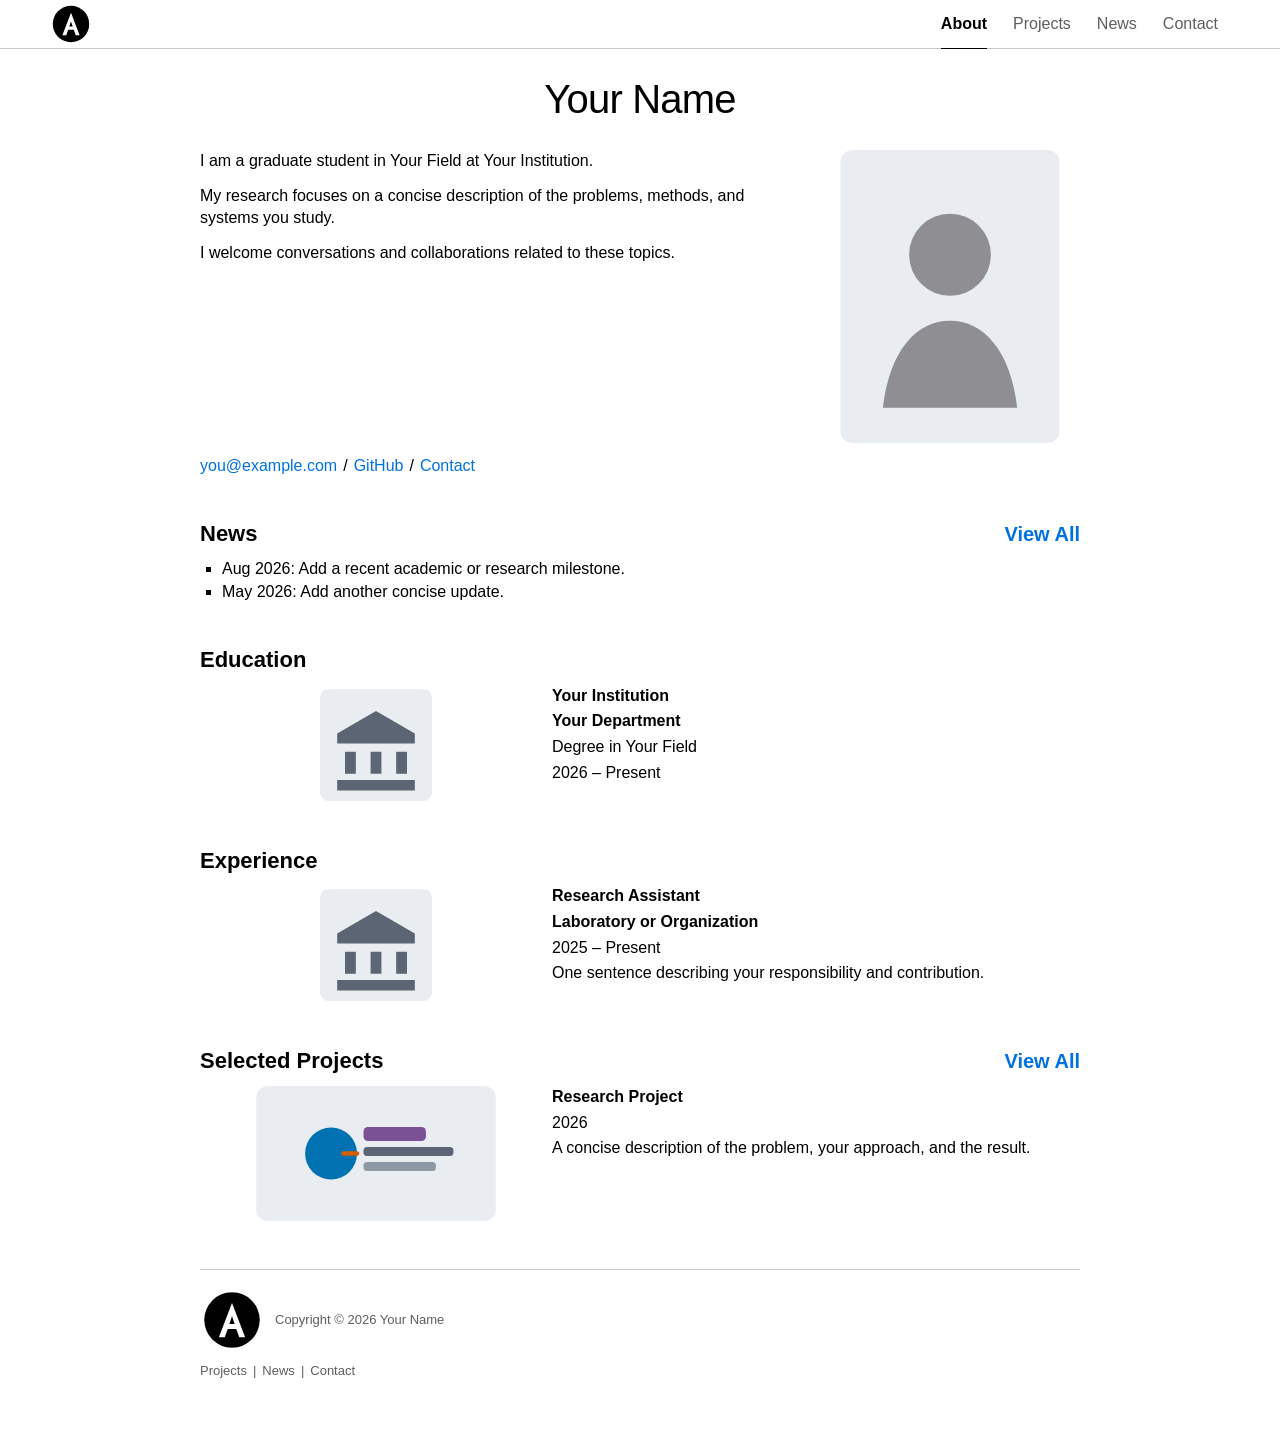
==== commit e3481771: "refactor: remove Scholar links and space date ranges" ====
--- a/index.html
+++ b/index.html
@@ -26,7 +26,6 @@
 			</div>
 			<div class="bio-links slash-separated">
 				<a href="mailto:you@example.com">you@example.com</a><span class="separator separator--slash" aria-hidden="true">/</span>
-				<a href="https://scholar.google.com/" target="_blank" rel="me noopener noreferrer">Google Scholar</a><span class="separator separator--slash" aria-hidden="true">/</span>
 				<a href="https://github.com/" target="_blank" rel="me noopener noreferrer">GitHub</a><span class="separator separator--slash" aria-hidden="true">/</span>
 				<a href="/contact/">Contact</a>
 			</div>
@@ -49,7 +48,7 @@
 						<p class="entry-title">Your Institution</p>
 						<p class="entry-subtitle">Your Department</p>
 						<p class="entry-meta">Degree in Your Field</p>
-						<p class="entry-time"><time datetime="2026">2026</time>–Present</p>
+						<p class="entry-time"><time datetime="2026">2026</time> – Present</p>
 					</div>
 				</div>
 			</div>
@@ -63,7 +62,7 @@
 					<div class="entry-content">
 						<p class="entry-title">Research Assistant</p>
 						<p class="entry-subtitle">Laboratory or Organization</p>
-						<p class="entry-time"><time datetime="2025">2025</time>–Present</p>
+						<p class="entry-time"><time datetime="2025">2025</time> – Present</p>
 						<p class="entry-meta">One sentence describing your responsibility and contribution.</p>
 					</div>
 				</div>
--- a/assets/css/style.css
+++ b/assets/css/style.css
@@ -155,54 +155,6 @@
 
   --shadow-card-hover: 0 4px 14px rgba(0, 0, 0, 0.28);
   --shadow-control-active: 0 1px 5px rgba(0, 0, 0, 0.38);
-}
-
-:root[data-theme="michigan"] {
-  color-scheme: dark;
-
-  --color-bg: #00274c;
-  --color-text: #f4f7fa;
-  --color-text-muted: #d6e2ee;
-  --color-text-soft: #b9c9d8;
-
-  --color-link: #ffcb05;
-  --color-link-hover: #e01f7c;
-  --color-link-hover-nav: #e01f7c;
-
-  --color-border: #6e879e;
-  --color-border-soft: #345674;
-
-  --color-surface: #0b355c;
-  --color-surface-subtle: rgba(255, 255, 255, 0.05);
-  --color-surface-muted: rgba(255, 255, 255, 0.15);
-
-  --color-card-border: rgba(255, 255, 255, 0.14);
-  --color-card-hover-border: rgba(255, 203, 5, 0.55);
-  --color-card-hover-bg: rgba(255, 203, 5, 0.08);
-
-  --color-highlight-text: #ff4d42;
-  --color-highlight-bg: rgba(255, 77, 66, 0.12);
-  --color-highlight-border: rgba(255, 77, 66, 0.44);
-
-  --color-definition-text: #d6e2ee;
-  --color-block-title: #ffcb05;
-  --color-info-bg: #0d3a64;
-  --color-code-bg: #082f55;
-  --color-code-command: #9fc5ff;
-  --color-code-statement: #9fe1ae;
-  --color-code-builtin: #9fc5ff;
-  --color-code-special: #ffb3b3;
-  --color-code-operator: #ffd27a;
-  --color-code-error: #ff9b9b;
-  --color-code-comment: #c0d0de;
-  --color-tag-bg: rgba(255, 255, 255, 0.13);
-  --color-tag-text: #f4f7fa;
-  --color-control-active-bg: #16456f;
-
-  --color-focus: #ffcb05;
-
-  --shadow-card-hover: 0 4px 14px rgba(0, 15, 30, 0.3);
-  --shadow-control-active: 0 1px 5px rgba(0, 15, 30, 0.42);
 }
 
 /* Base */
@@ -495,13 +447,11 @@
   display: none;
 }
 
-:root[data-theme="dark"] .site-logo-art--light,
-:root[data-theme="michigan"] .site-logo-art--light {
+:root[data-theme="dark"] .site-logo-art--light {
   display: none;
 }
 
-:root[data-theme="dark"] .site-logo-art--dark,
-:root[data-theme="michigan"] .site-logo-art--dark {
+:root[data-theme="dark"] .site-logo-art--dark {
   display: block;
 }
 
@@ -1575,13 +1525,11 @@
   display: none;
 }
 
-:root[data-theme="dark"] .footer-logo-art--light,
-:root[data-theme="michigan"] .footer-logo-art--light {
+:root[data-theme="dark"] .footer-logo-art--light {
   display: none;
 }
 
-:root[data-theme="dark"] .footer-logo-art--dark,
-:root[data-theme="michigan"] .footer-logo-art--dark {
+:root[data-theme="dark"] .footer-logo-art--dark {
   display: block;
 }
 
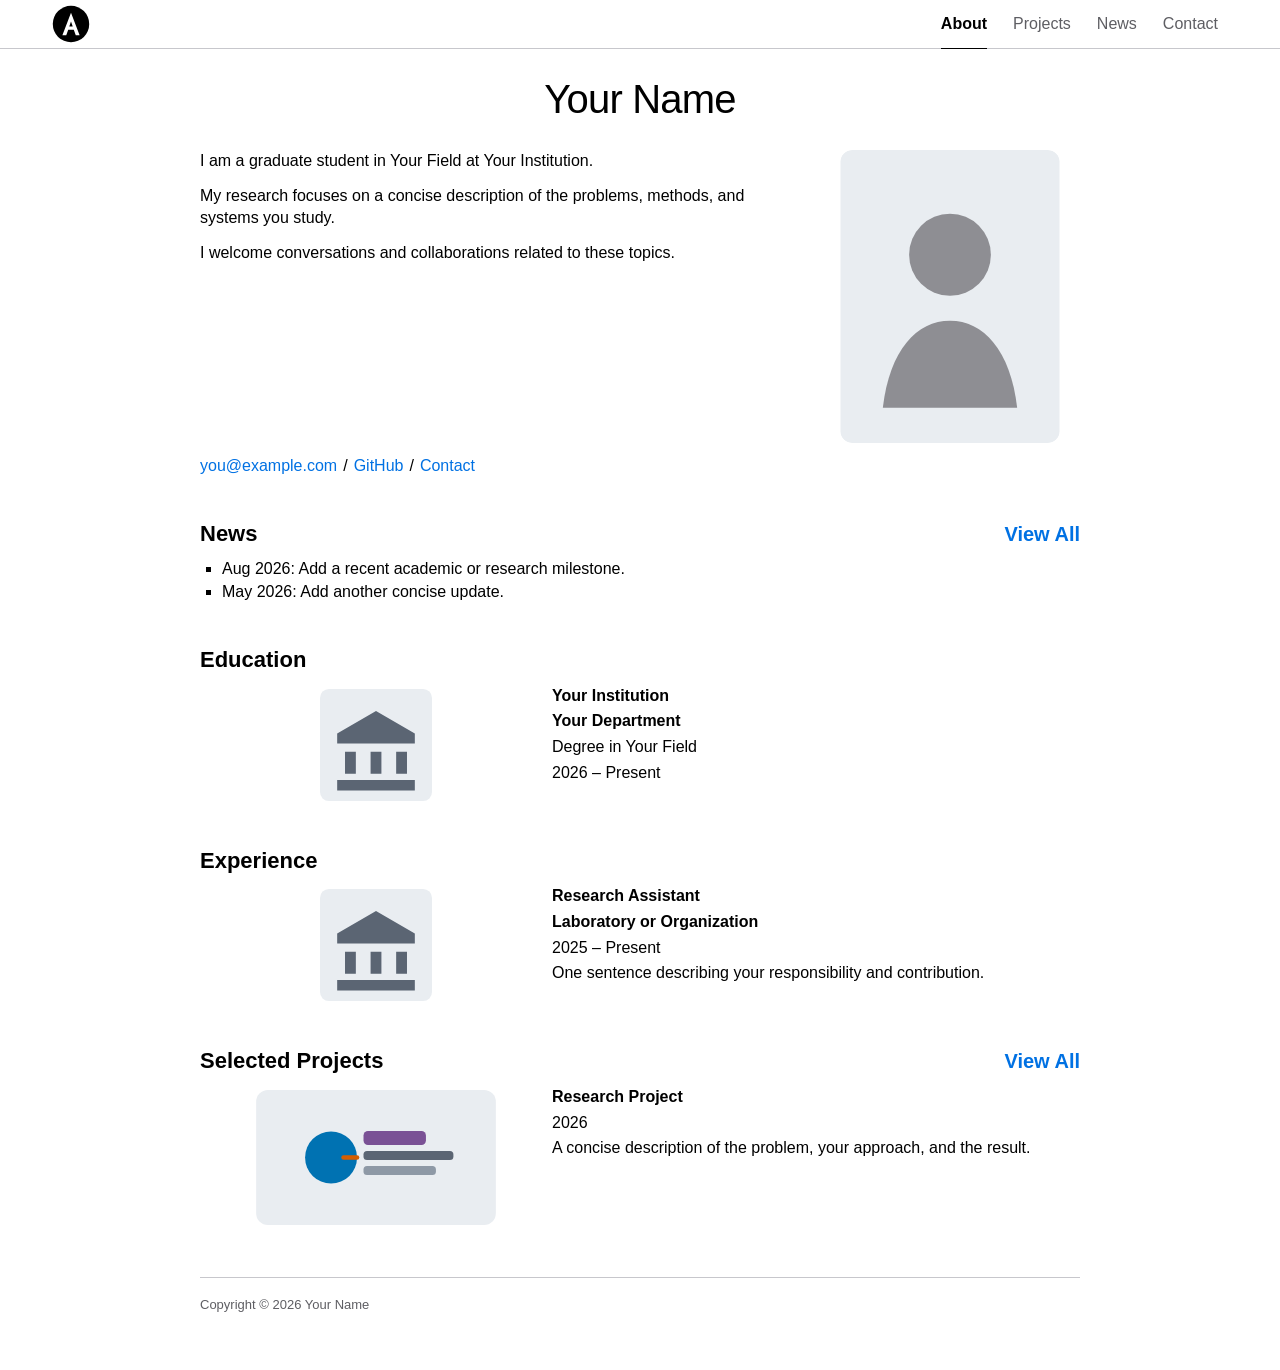
==== commit 536e01cc: "fix: align project spacing and simplify footer" ====
--- a/index.html
+++ b/index.html
@@ -73,7 +73,7 @@
 			<h2 id="projects" class="subtitle-with-link"><span>Selected Projects</span><a href="/projects/" class="subtitle-link">View All</a></h2>
 			<div class="entry-list entry-list--section">
 				<article class="entry-item">
-					<div class="entry-media entry-media--image"><img class="entry-image" src="/assets/images/project.svg" alt="Project preview" width="960" height="540"></div>
+					<div class="entry-media entry-media--logo"><img class="entry-image" src="/assets/images/project.svg" alt="Project preview" width="960" height="540"></div>
 					<div class="entry-content">
 						<p class="entry-title">Research Project</p>
 						<p class="entry-time"><time datetime="2026">2026</time></p>
